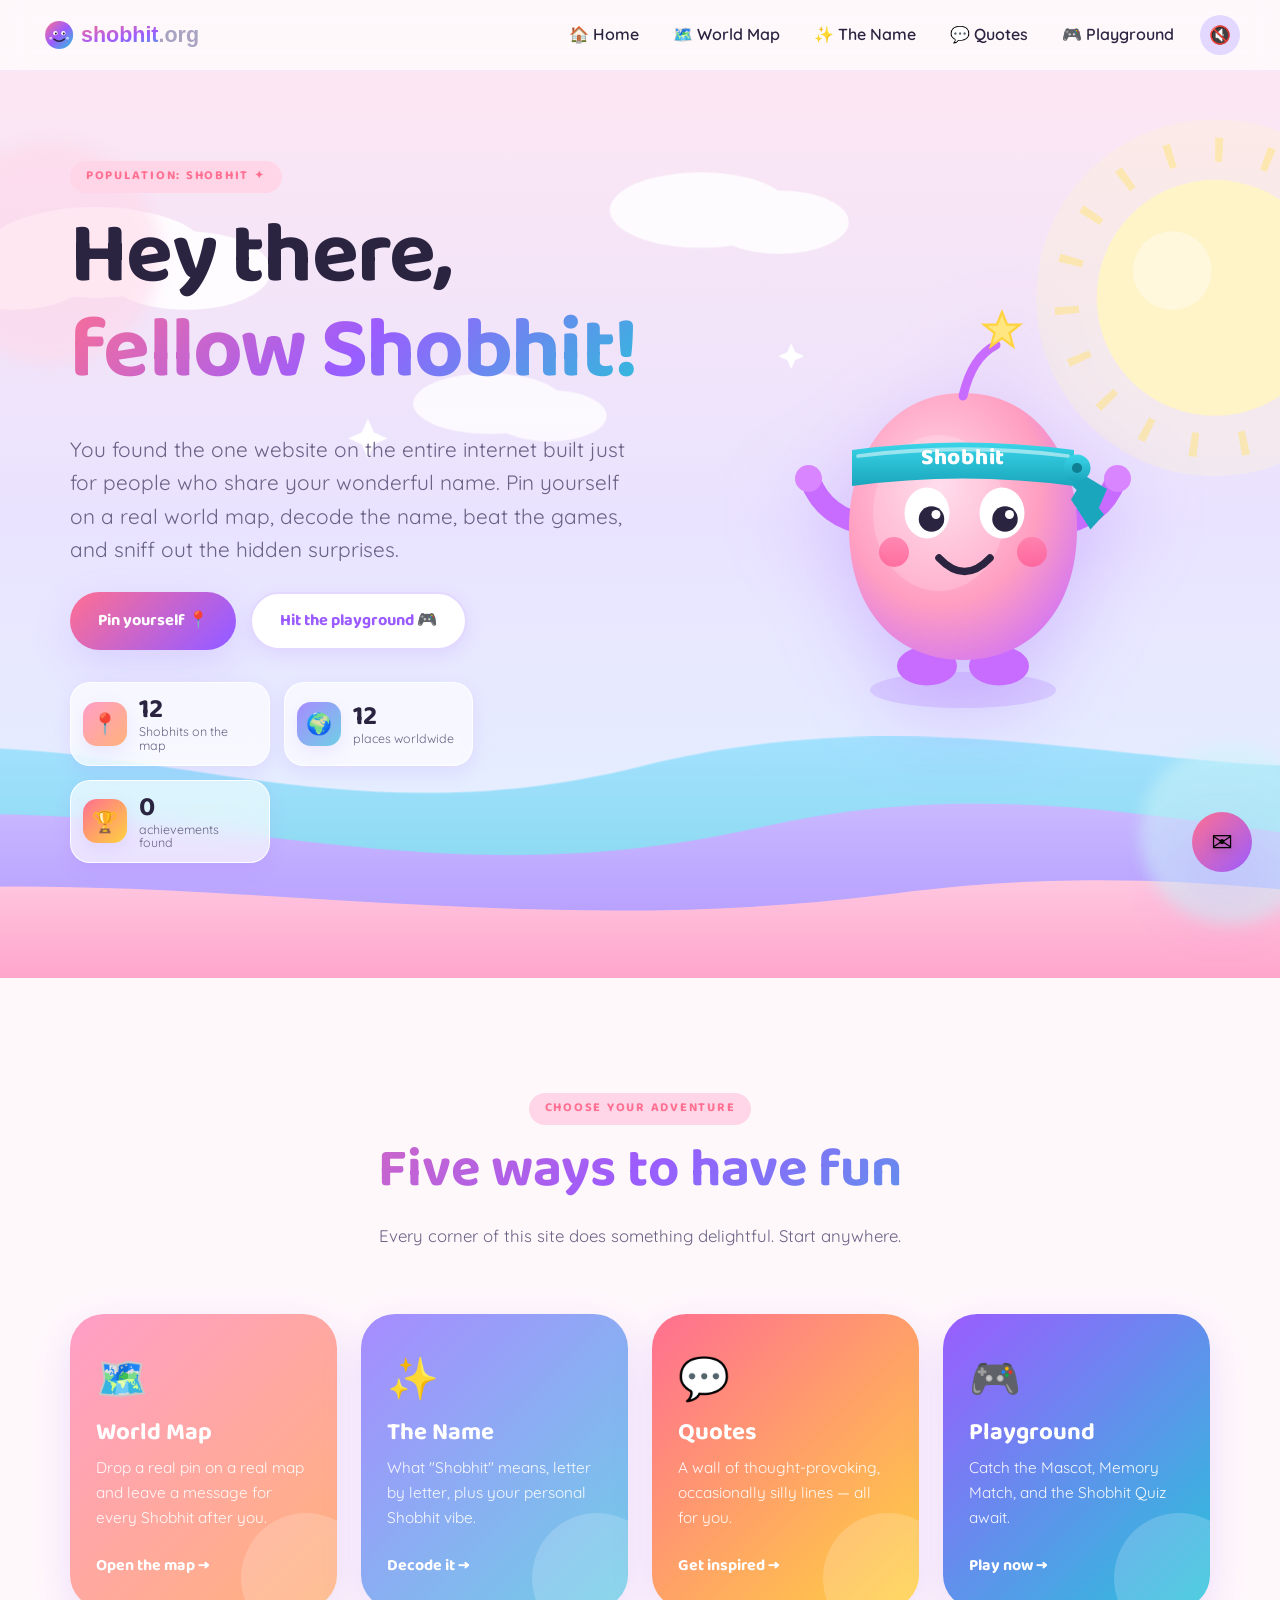
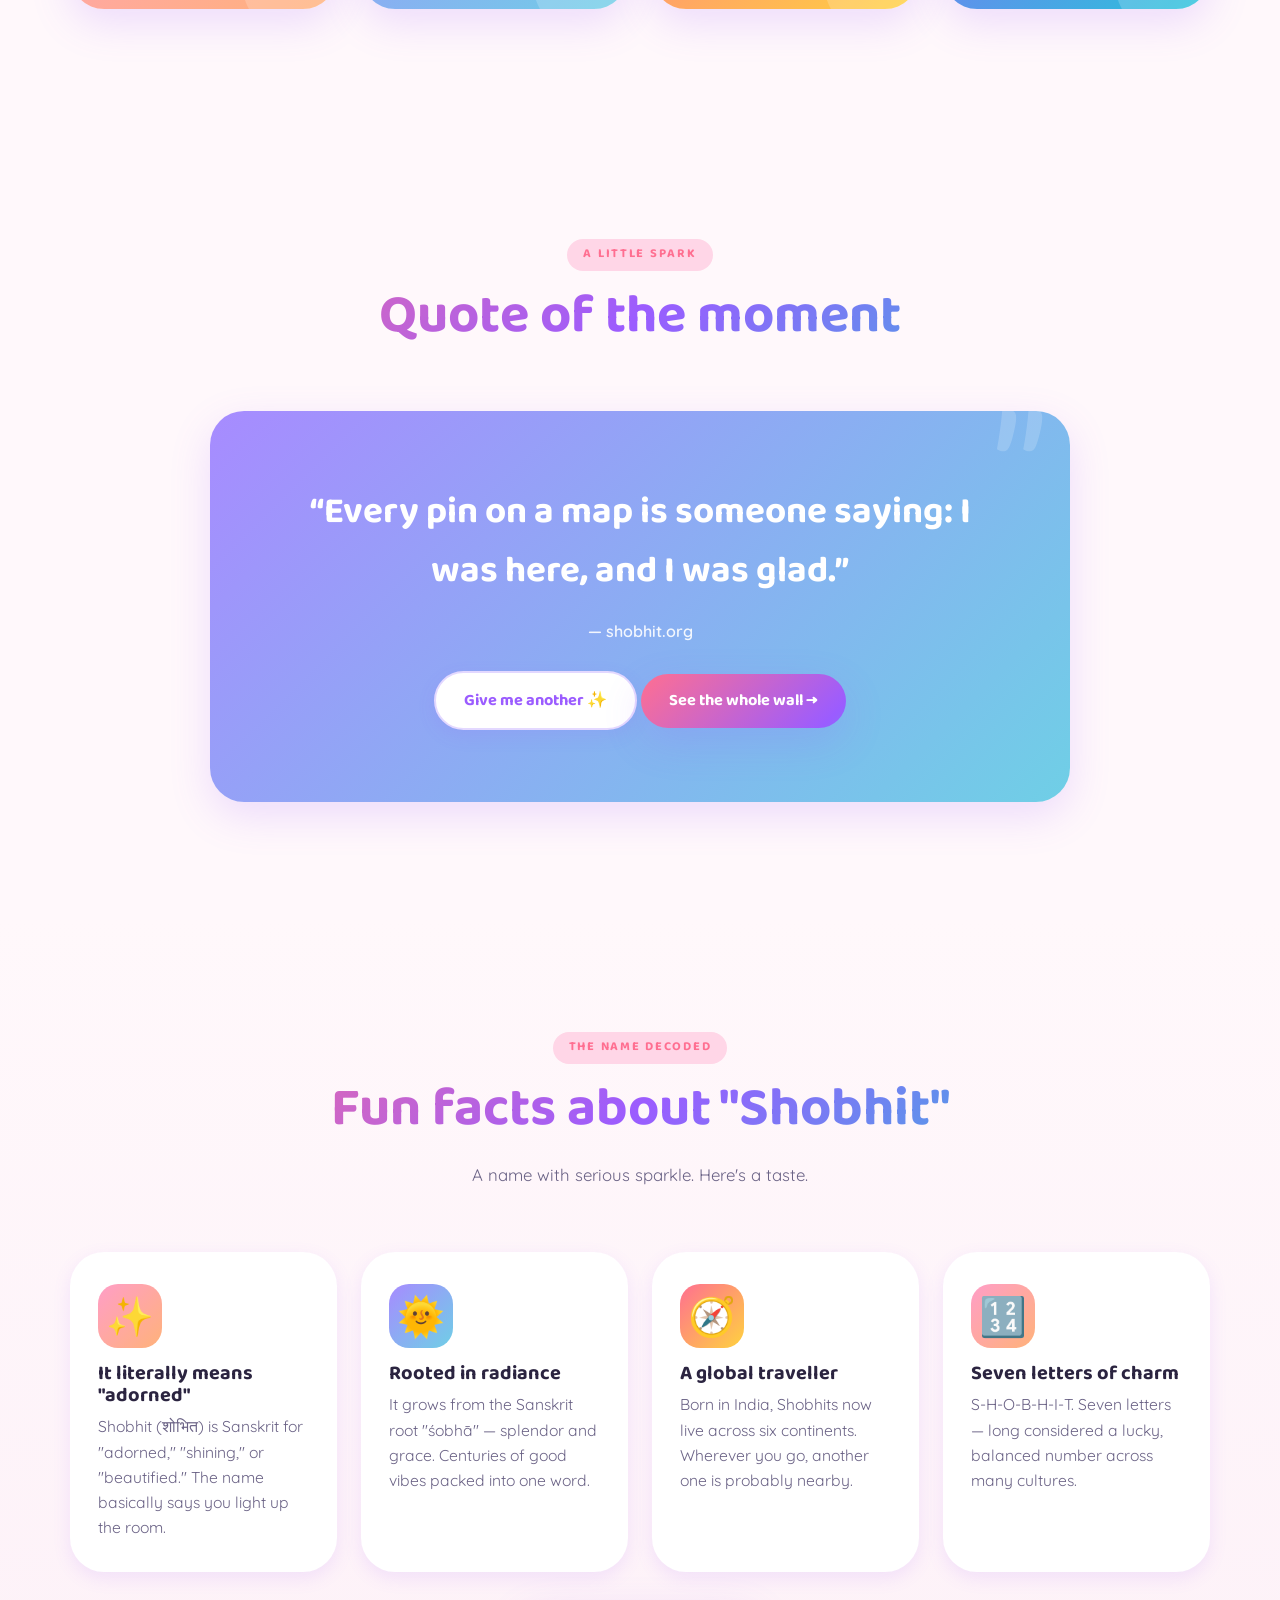
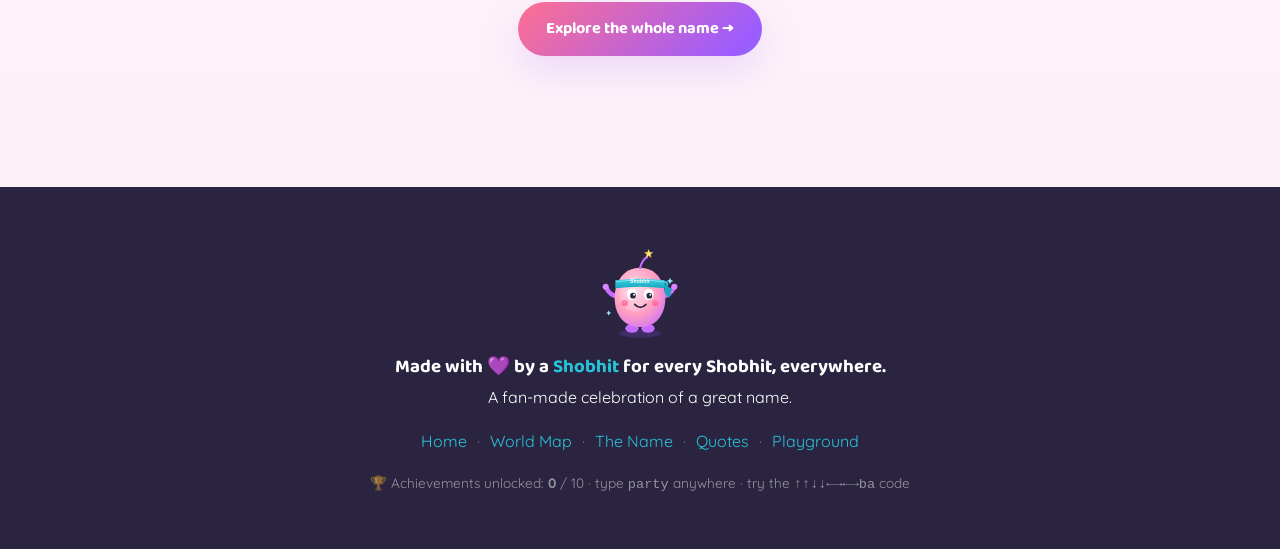
==== index.html @ 857b7582 "first commit" ====
<!DOCTYPE html>
<html lang="en">
<head>
  <meta charset="UTF-8" />
  <meta name="viewport" content="width=device-width, initial-scale=1.0" />
  <title>shobhit.org — a tiny universe for everyone named Shobhit</title>
  <meta name="description" content="A playful corner of the internet built only for people named Shobhit. Pin your spot on a real world map, decode the name, collect quotes, play games, and hunt for hidden surprises." />
  <link rel="icon" href="assets/favicon.svg" type="image/svg+xml" />
  <link rel="preconnect" href="https://fonts.googleapis.com" />
  <link rel="preconnect" href="https://fonts.gstatic.com" crossorigin />
  <link href="https://fonts.googleapis.com/css2?family=Baloo+2:wght@600;700;800&family=Quicksand:wght@400;500;600;700&display=swap" rel="stylesheet" />
  <link rel="stylesheet" href="styles/main.css" />
</head>
<body>
  <main>
    <!-- HERO -->
    <section class="hero">
      <!-- animated scene -->
      <svg class="hero__bg" viewBox="0 0 1200 600" preserveAspectRatio="xMidYMid slice" aria-hidden="true">
        <defs>
          <linearGradient id="sky" x1="0" y1="0" x2="0" y2="1">
            <stop offset="0" stop-color="#fde4f2"/>
            <stop offset="0.5" stop-color="#e8e1ff"/>
            <stop offset="1" stop-color="#dff4ff"/>
          </linearGradient>
          <linearGradient id="hillA" x1="0" y1="0" x2="0" y2="1"><stop offset="0" stop-color="#9ce0ff"/><stop offset="1" stop-color="#6fcfe6"/></linearGradient>
          <linearGradient id="hillB" x1="0" y1="0" x2="0" y2="1"><stop offset="0" stop-color="#c5b3ff"/><stop offset="1" stop-color="#a78bff"/></linearGradient>
          <linearGradient id="hillC" x1="0" y1="0" x2="0" y2="1"><stop offset="0" stop-color="#ffc2dd"/><stop offset="1" stop-color="#ff9ec7"/></linearGradient>
        </defs>

        <rect width="1200" height="600" fill="url(#sky)"/>

        <!-- sun -->
        <g class="hero-sun">
          <circle class="hero-sun__halo" cx="980" cy="150" r="118" fill="#fff3c4" opacity="0.28"/>
          <circle class="hero-sun__rays" cx="980" cy="150" r="98" fill="none" stroke="#ffe27a" stroke-width="16" stroke-dasharray="5 28" opacity="0.55"/>
          <circle class="hero-sun__core" cx="980" cy="150" r="78" fill="#fff3c4"/>
          <circle cx="952" cy="132" r="26" fill="#fff" opacity="0.35"/>
        </g>

        <!-- clouds -->
        <g class="hero-cloud hero-cloud--a" fill="#ffffff" opacity="0.9">
          <ellipse cx="240" cy="120" rx="74" ry="30"/><ellipse cx="300" cy="132" rx="56" ry="26"/><ellipse cx="186" cy="136" rx="48" ry="22"/>
        </g>
        <g class="hero-cloud hero-cloud--b" fill="#ffffff" opacity="0.85">
          <ellipse cx="640" cy="92" rx="60" ry="25"/><ellipse cx="692" cy="100" rx="46" ry="21"/>
        </g>
        <g class="hero-cloud hero-cloud--c" fill="#ffffff" opacity="0.8">
          <ellipse cx="500" cy="220" rx="50" ry="20"/><ellipse cx="540" cy="228" rx="38" ry="17"/>
        </g>

        <!-- hills -->
        <path class="hero-hill hero-hill--a" id="hillA" d="M0 470 C220 400 360 520 600 460 C840 400 1000 500 1200 440 L1200 600 L0 600 Z" fill="url(#hillA)"/>
        <path class="hero-hill hero-hill--b" id="hillB" d="M0 510 C260 450 420 560 680 500 C900 450 1060 540 1200 500 L1200 600 L0 600 Z" fill="url(#hillB)"/>
        <path class="hero-hill hero-hill--c" id="hillC" d="M0 555 C240 510 480 580 760 545 C980 515 1100 565 1200 545 L1200 600 L0 600 Z" fill="url(#hillC)"/>

        <!-- twinkling sparkles -->
        <g fill="#ffffff">
          <path class="hero-twinkle" style="animation-delay:0s"  d="M420 230 l4 9 9 4 -9 4 -4 9 -4 -9 -9 -4 9 -4 z"/>
          <path class="hero-twinkle" style="animation-delay:0.8s" d="M120 300 l3 7 7 3 -7 3 -3 7 -3 -7 -7 -3 7 -3 z"/>
          <path class="hero-twinkle" style="animation-delay:1.6s" d="M820 300 l3 7 7 3 -7 3 -3 7 -3 -7 -7 -3 7 -3 z"/>
          <path class="hero-twinkle" style="animation-delay:2.2s" d="M700 180 l2.6 6 6 2.6 -6 2.6 -2.6 6 -2.6 -6 -6 -2.6 6 -2.6 z"/>
        </g>
      </svg>

      <span class="blob blob--1 float-soft"></span>
      <span class="blob blob--2 float-y"></span>
      <span class="blob blob--3 float-soft"></span>

      <div class="wrap hero__grid">
        <div class="hero__copy reveal">
          <span class="eyebrow">Population: Shobhit ✦</span>
          <h1>Hey there,<br><span class="grad">fellow Shobhit!</span></h1>
          <p class="hero__lead">You found the one website on the entire internet built just for people who share your wonderful name. Pin yourself on a real world map, decode the name, beat the games, and sniff out the hidden surprises.</p>
          <div class="hero__cta">
            <a href="map.html" class="btn">Pin yourself 📍</a>
            <a href="play.html" class="btn btn--ghost">Hit the playground 🎮</a>
          </div>
          <div class="hero__stats">
            <div class="stat-card">
              <span class="stat-card__icon stat-card__icon--1">📍</span>
              <span class="stat-card__body"><b class="stat-card__num" data-stat="pins">—</b><span class="stat-card__label">Shobhits on the map</span></span>
            </div>
            <div class="stat-card">
              <span class="stat-card__icon stat-card__icon--2">🌍</span>
              <span class="stat-card__body"><b class="stat-card__num" data-stat="places">—</b><span class="stat-card__label">places worldwide</span></span>
            </div>
            <div class="stat-card">
              <span class="stat-card__icon stat-card__icon--3">🏆</span>
              <span class="stat-card__body"><b class="stat-card__num" data-egg-count>0</b><span class="stat-card__label">achievements found</span></span>
            </div>
          </div>
        </div>

        <div class="hero__art reveal d2">
          <div class="hero__mascot-wrap float-y">
            <svg class="hero__mascot" viewBox="0 -22 240 282" role="img" aria-label="A cheerful Shobhit mascot that follows your cursor">
              <defs>
                <radialGradient id="mbody" cx="0.4" cy="0.35" r="0.8">
                  <stop offset="0" stop-color="#ffd6e7"/><stop offset="0.55" stop-color="#ff9ec0"/><stop offset="1" stop-color="#c86bff"/>
                </radialGradient>
                <linearGradient id="mcheek" x1="0" y1="0" x2="0" y2="1"><stop offset="0" stop-color="#ff7aa8"/><stop offset="1" stop-color="#ff5c93"/></linearGradient>
                <linearGradient id="mband" x1="0" y1="0" x2="0" y2="1"><stop offset="0" stop-color="#3ad4e8"/><stop offset="1" stop-color="#1aa6bd"/></linearGradient>
              </defs>
              <ellipse cx="120" cy="238" rx="62" ry="12" fill="#9b5cff" opacity="0.18"/>
              <ellipse cx="96" cy="222" rx="20" ry="13" fill="#c86bff"/>
              <ellipse cx="144" cy="222" rx="20" ry="13" fill="#c86bff"/>
              <!-- arms -->
              <path class="m-arm m-arm--l" d="M58 128 q-30 -4 -40 -30" stroke="#c86bff" stroke-width="14" fill="none" stroke-linecap="round"/>
              <path class="m-arm m-arm--r" d="M182 128 q30 -4 40 -30" stroke="#c86bff" stroke-width="14" fill="none" stroke-linecap="round"/>
              <circle cx="17" cy="97" r="9" fill="#d885ff"/>
              <circle cx="223" cy="97" r="9" fill="#d885ff"/>
              <!-- body -->
              <path d="M120 40 C70 40 44 84 44 130 C44 188 78 218 120 218 C162 218 196 188 196 130 C196 84 170 40 120 40 Z" fill="url(#mbody)"/>
              <ellipse cx="104" cy="120" rx="44" ry="52" fill="#fff" opacity="0.18"/>
              <!-- bandana headband -->
              <g class="m-band">
                <path d="M196 92 L216 104 L210 118 L193 102 Z" fill="#1aa6bd"/>
                <path d="M198 101 L214 121 L205 131 L192 111 Z" fill="#1aa6bd"/>
                <path d="M46 78 Q120 68 194 78 L194 102 Q120 92 46 102 Z" fill="url(#mband)"/>
                <path d="M50 82 Q120 73 190 82" stroke="#ffffff" stroke-width="2.5" fill="none" opacity="0.5" stroke-linecap="round"/>
                <circle cx="196" cy="90" r="9" fill="url(#mband)"/>
                <circle cx="196" cy="90" r="3.4" fill="#0f7f93"/>
                <text x="120" y="87" text-anchor="middle" font-family="'Baloo 2','Arial Rounded MT Bold',sans-serif" font-size="15" font-weight="800" fill="#ffffff" letter-spacing="0.5">Shobhit</text>
              </g>
              <!-- antenna + star -->
              <g class="m-antenna">
                <path d="M120 42 q6 -26 22 -34" stroke="#c86bff" stroke-width="6" fill="none" stroke-linecap="round"/>
                <g transform="translate(146 -2)">
                  <path d="M0 -12 L3.4 -3.6 L12 -3.6 L5 2 L7.4 11 L0 5.4 L-7.4 11 L-5 2 L-12 -3.6 L-3.4 -3.6 Z" fill="#ffe680" stroke="#ffd23f" stroke-width="1.5"/>
                </g>
              </g>
              <!-- eyes -->
              <g class="m-eye-grp">
                <ellipse cx="96" cy="120" rx="15" ry="17" fill="#fff"/>
                <g class="m-pupil" id="mPupilL"><circle cx="99" cy="124" r="8.5" fill="#2b2440"/><circle cx="102" cy="121" r="3" fill="#fff"/></g>
              </g>
              <g class="m-eye-grp">
                <ellipse cx="146" cy="120" rx="15" ry="17" fill="#fff"/>
                <g class="m-pupil" id="mPupilR"><circle cx="148" cy="124" r="8.5" fill="#2b2440"/><circle cx="151" cy="121" r="3" fill="#fff"/></g>
              </g>
              <!-- cheeks -->
              <circle cx="74" cy="146" r="10" fill="url(#mcheek)" opacity="0.8"/>
              <circle cx="166" cy="146" r="10" fill="url(#mcheek)" opacity="0.8"/>
              <!-- smile -->
              <path d="M104 150 q17 18 34 0" stroke="#2b2440" stroke-width="5" fill="none" stroke-linecap="round"/>
            </svg>
          </div>
        </div>
      </div>
    </section>

    <!-- EXPLORE -->
    <section class="explore">
      <div class="wrap">
        <div class="section-head reveal">
          <span class="eyebrow">Choose your adventure</span>
          <h2>Five ways to have fun</h2>
          <p>Every corner of this site does something delightful. Start anywhere.</p>
        </div>
        <div class="explore__grid">
          <a class="xcard xcard--1 reveal d1" href="map.html">
            <span class="xcard__icon">🗺️</span><h3>World Map</h3>
            <p>Drop a real pin on a real map and leave a message for every Shobhit after you.</p>
            <span class="xcard__go">Open the map →</span>
          </a>
          <a class="xcard xcard--2 reveal d2" href="name.html">
            <span class="xcard__icon">✨</span><h3>The Name</h3>
            <p>What "Shobhit" means, letter by letter, plus your personal Shobhit vibe.</p>
            <span class="xcard__go">Decode it →</span>
          </a>
          <a class="xcard xcard--3 reveal d3" href="quotes.html">
            <span class="xcard__icon">💬</span><h3>Quotes</h3>
            <p>A wall of thought-provoking, occasionally silly lines — all for you.</p>
            <span class="xcard__go">Get inspired →</span>
          </a>
          <a class="xcard xcard--4 reveal d4" href="play.html">
            <span class="xcard__icon">🎮</span><h3>Playground</h3>
            <p>Catch the Mascot, Memory Match, and the Shobhit Quiz await.</p>
            <span class="xcard__go">Play now →</span>
          </a>
        </div>
      </div>
    </section>

    <!-- QUOTE TEASER -->
    <section class="quotes">
      <div class="wrap">
        <div class="section-head reveal">
          <span class="eyebrow">A little spark</span>
          <h2>Quote of the moment</h2>
        </div>
        <div class="quote-stage reveal d1">
          <div>
            <p class="quote-text" id="quoteText">Loading something delightful…</p>
            <p class="quote-author" id="quoteAuthor"></p>
            <div class="quote-actions">
              <button class="btn btn--ghost" id="newQuoteBtn">Give me another ✨</button>
              <a class="btn" href="quotes.html">See the whole wall →</a>
            </div>
          </div>
        </div>
      </div>
    </section>

    <!-- FACTS TEASER -->
    <section class="facts">
      <div class="wrap">
        <div class="section-head reveal">
          <span class="eyebrow">The name decoded</span>
          <h2>Fun facts about "Shobhit"</h2>
          <p>A name with serious sparkle. Here's a taste.</p>
        </div>
        <div class="facts__grid" id="factsGrid" data-limit="4"></div>
        <p style="text-align:center;margin-top:30px;"><a class="btn" href="name.html">Explore the whole name →</a></p>
      </div>
    </section>
  </main>

  <script src="scripts/site.js"></script>
  <script src="scripts/quotes.js"></script>
  <script src="scripts/home.js"></script>
  <script src="scripts/contact.js"></script>
</body>
</html>
---- styles/main.css ----
/* =========================================================
   shobhit.org — design system
   Pastel meets vibrant. Playful, performant, accessible.
   ========================================================= */

:root {
  /* core palette */
  --pink: #ff6f91;
  --pink-soft: #ffd6e7;
  --purple: #9b5cff;
  --purple-soft: #e3d8ff;
  --cyan: #27c4d9;
  --cyan-soft: #cdf3f8;
  --mint: #8fe3c4;
  --mint-soft: #d6f7ec;
  --peach: #ffb27a;
  --peach-soft: #ffe3cf;
  --yellow: #ffd23f;

  --ink: #2b2440;
  --ink-soft: #6b6386;
  --paper: #fff8fb;
  --paper-2: #fdf1f8;

  /* gradients */
  --grad-hero: linear-gradient(135deg, #ff6f91 0%, #9b5cff 50%, #27c4d9 100%);
  --grad-warm: linear-gradient(135deg, #ff9ec7, #ffb27a);
  --grad-cool: linear-gradient(135deg, #a78bff, #6fcfe6);
  --grad-candy: linear-gradient(135deg, #ff6f91, #ffd23f);

  /* type */
  --font-display: 'Baloo 2', 'Trebuchet MS', system-ui, sans-serif;
  --font-body: 'Quicksand', 'Segoe UI', system-ui, sans-serif;

  /* shape + depth */
  --radius: 22px;
  --radius-lg: 34px;
  --shadow-sm: 0 6px 18px rgba(155, 92, 255, 0.12);
  --shadow-md: 0 14px 40px rgba(155, 92, 255, 0.18);
  --shadow-lg: 0 26px 70px rgba(155, 92, 255, 0.25);

  --ease-bounce: cubic-bezier(0.34, 1.56, 0.64, 1);
  --ease-smooth: cubic-bezier(0.22, 1, 0.36, 1);
}

/* ----------------------------- reset ----------------------------- */
*, *::before, *::after { box-sizing: border-box; }
html { scroll-behavior: smooth; }
body {
  margin: 0;
  font-family: var(--font-body);
  color: var(--ink);
  background: var(--paper);
  line-height: 1.6;
  overflow-x: hidden;
  -webkit-font-smoothing: antialiased;
}
h1, h2, h3, h4 { font-family: var(--font-display); line-height: 1.1; margin: 0 0 0.4em; }
p { margin: 0 0 1em; }
a { color: var(--purple); text-decoration: none; }
img, svg { max-width: 100%; display: block; }
button { font-family: inherit; cursor: pointer; }
:focus-visible { outline: 3px solid var(--purple); outline-offset: 3px; border-radius: 6px; }

/* ----------------------------- layout ----------------------------- */
.wrap { width: min(1140px, 92vw); margin-inline: auto; }
section { position: relative; padding: clamp(64px, 9vw, 130px) 0; }
.section-head { text-align: center; margin-bottom: clamp(34px, 5vw, 64px); }
.section-head h2 {
  font-size: clamp(2rem, 5vw, 3.4rem);
  background: var(--grad-hero);
  -webkit-background-clip: text;
  background-clip: text;
  color: transparent;
}
.section-head p { color: var(--ink-soft); max-width: 56ch; margin-inline: auto; font-size: 1.05rem; }
.eyebrow {
  display: inline-block;
  font-family: var(--font-display);
  font-weight: 700;
  letter-spacing: 0.14em;
  text-transform: uppercase;
  font-size: 0.78rem;
  color: var(--pink);
  background: var(--pink-soft);
  padding: 6px 16px;
  border-radius: 999px;
  margin-bottom: 16px;
}

/* ----------------------------- buttons ----------------------------- */
.btn {
  display: inline-flex;
  align-items: center;
  gap: 10px;
  border: none;
  font-family: var(--font-display);
  font-weight: 700;
  font-size: 1.02rem;
  padding: 14px 28px;
  border-radius: 999px;
  color: #fff;
  background: var(--grad-hero);
  background-size: 180% 180%;
  box-shadow: var(--shadow-md);
  transition: transform 0.3s var(--ease-bounce), box-shadow 0.3s ease, background-position 0.6s ease;
}
.btn:hover { transform: translateY(-3px) scale(1.04); box-shadow: var(--shadow-lg); background-position: 100% 0; }
.btn:active { transform: translateY(0) scale(0.98); }
.btn--ghost {
  background: #fff;
  color: var(--purple);
  box-shadow: var(--shadow-sm);
  border: 2px solid var(--purple-soft);
}

/* ----------------------------- nav ----------------------------- */
.nav {
  position: sticky;
  top: 0;
  z-index: 100;
  display: flex;
  align-items: center;
  justify-content: space-between;
  padding: 14px clamp(16px, 4vw, 40px);
  background: rgba(255, 248, 251, 0.78);
  backdrop-filter: blur(14px);
  border-bottom: 1px solid rgba(155, 92, 255, 0.1);
}
.nav__logo img { height: 42px; }
.nav__links { display: flex; gap: 6px; align-items: center; }
.nav__links a {
  font-weight: 600;
  color: var(--ink);
  padding: 8px 14px;
  border-radius: 999px;
  transition: background 0.25s ease, color 0.25s ease, transform 0.25s var(--ease-bounce);
}
.nav__links a:hover { background: var(--purple-soft); transform: translateY(-2px); }
.nav__toggle { display: none; background: none; border: none; font-size: 1.6rem; color: var(--purple); }

/* ----------------------------- hero ----------------------------- */
.hero { padding-top: clamp(40px, 7vw, 90px); overflow: hidden; }
.hero__bg {
  position: absolute; inset: 0; z-index: -2;
  object-fit: cover; width: 100%; height: 100%; opacity: 0.92;
}
.hero__grid {
  display: grid; grid-template-columns: 1.1fr 0.9fr; gap: 40px; align-items: center;
}
.hero h1 {
  font-size: clamp(2.6rem, 7vw, 5.4rem);
  letter-spacing: -0.02em;
}
.hero h1 .grad {
  background: var(--grad-hero); -webkit-background-clip: text; background-clip: text; color: transparent;
}
.hero__lead { font-size: clamp(1.05rem, 2vw, 1.3rem); color: var(--ink-soft); max-width: 48ch; }
.hero__cta { display: flex; gap: 14px; flex-wrap: wrap; margin-top: 26px; }
.hero__art { position: relative; display: grid; place-items: center; }
.hero__art img { width: min(360px, 80%); filter: drop-shadow(0 24px 40px rgba(155,92,255,0.3)); }
.hero__counter {
  margin-top: 22px; font-weight: 600; color: var(--ink-soft);
}
.hero__counter b { color: var(--pink); font-family: var(--font-display); font-size: 1.4rem; }

/* floating blobs */
.blob { position: absolute; z-index: -1; border-radius: 50%; filter: blur(8px); opacity: 0.55; }
.blob--1 { width: 220px; height: 220px; background: var(--pink-soft); top: 8%; left: -60px; }
.blob--2 { width: 180px; height: 180px; background: var(--cyan-soft); bottom: 6%; right: -40px; }
.blob--3 { width: 140px; height: 140px; background: var(--purple-soft); top: 40%; right: 18%; }

/* ----------------------------- fun facts ----------------------------- */
.facts { background: linear-gradient(180deg, var(--paper) 0%, var(--paper-2) 100%); }
.facts__grid {
  display: grid; grid-template-columns: repeat(auto-fit, minmax(250px, 1fr)); gap: 24px;
}
.fact-card {
  position: relative;
  background: #fff;
  border-radius: var(--radius-lg);
  padding: 30px 26px;
  box-shadow: var(--shadow-sm);
  border: 2px solid transparent;
  transition: transform 0.35s var(--ease-bounce), box-shadow 0.35s ease, border-color 0.35s ease;
  overflow: hidden;
}
.fact-card::before {
  content: ""; position: absolute; inset: 0; opacity: 0; transition: opacity 0.35s ease;
  background: radial-gradient(120% 120% at 0% 0%, rgba(255,111,145,0.08), transparent 60%);
}
.fact-card:hover { transform: translateY(-8px) rotate(-1deg); box-shadow: var(--shadow-lg); border-color: var(--pink-soft); }
.fact-card:hover::before { opacity: 1; }
.fact-card .emoji {
  font-size: 2.4rem; display: inline-grid; place-items: center;
  width: 64px; height: 64px; border-radius: 20px; margin-bottom: 14px;
  background: var(--grad-warm);
}
.fact-card:nth-child(3n+2) .emoji { background: var(--grad-cool); }
.fact-card:nth-child(3n+3) .emoji { background: var(--grad-candy); }
.fact-card h3 { font-size: 1.25rem; }
.fact-card p { color: var(--ink-soft); margin: 0; font-size: 0.98rem; }

/* ----------------------------- quotes ----------------------------- */
.quotes { text-align: center; }
.quote-stage {
  position: relative;
  max-width: 860px; margin-inline: auto;
  background: var(--grad-cool);
  border-radius: var(--radius-lg);
  padding: clamp(40px, 6vw, 72px) clamp(28px, 5vw, 64px);
  box-shadow: var(--shadow-md);
  color: #fff;
  overflow: hidden;
  min-height: 260px;
  display: grid; place-items: center;
}
.quote-stage::after {
  content: "\201D"; position: absolute; top: -30px; right: 24px;
  font-family: var(--font-display); font-size: 12rem; opacity: 0.18; line-height: 1;
}
.quote-text {
  font-family: var(--font-display); font-weight: 700;
  font-size: clamp(1.4rem, 3.4vw, 2.3rem); margin: 0 0 18px;
  transition: opacity 0.5s ease, transform 0.5s var(--ease-smooth);
}
.quote-author { font-weight: 600; opacity: 0.9; transition: opacity 0.5s ease; }
.quote-text.is-out, .quote-author.is-out { opacity: 0; transform: translateY(14px); }
.quote-actions { margin-top: 26px; }

/* ----------------------------- map ----------------------------- */
.map { background: linear-gradient(180deg, var(--paper-2), var(--paper)); }
.map__panel {
  position: relative;
  background: #fff;
  border-radius: var(--radius-lg);
  padding: clamp(16px, 3vw, 30px);
  box-shadow: var(--shadow-md);
}
.map__stage {
  position: relative;
  width: 100%;
  border-radius: var(--radius);
  overflow: hidden;
  background: linear-gradient(180deg, #eaf6ff, #f3ecff);
  cursor: crosshair;
  aspect-ratio: 2 / 1;
}
.map__stage svg { width: 100%; height: 100%; display: block; }
.land { fill: #b9e8c6; stroke: #8fd6a6; stroke-width: 1; transition: fill 0.3s ease; }
.map__stage:hover .land { fill: #aee3bd; }

.pin {
  position: absolute; transform: translate(-50%, -100%);
  width: 26px; height: 26px; cursor: pointer;
  transition: transform 0.25s var(--ease-bounce);
  animation: pin-drop 0.5s var(--ease-bounce) both;
}
.pin:hover { transform: translate(-50%, -106%) scale(1.25); z-index: 5; }
.pin__dot {
  width: 18px; height: 18px; border-radius: 50% 50% 50% 0;
  transform: rotate(-45deg); margin: 0 auto;
  background: var(--grad-candy); border: 2px solid #fff;
  box-shadow: 0 4px 8px rgba(0,0,0,0.18);
}
.pin:nth-child(3n) .pin__dot { background: var(--grad-cool); }
.pin:nth-child(3n+1) .pin__dot { background: var(--grad-warm); }
.pin__pulse {
  position: absolute; inset: 0; border-radius: 50%;
  background: var(--pink); opacity: 0.5; animation: pulse 2.4s ease-out infinite;
}
.pin__tip {
  position: absolute; bottom: 130%; left: 50%; transform: translateX(-50%) scale(0.8);
  background: #fff; color: var(--ink); padding: 10px 14px; border-radius: 14px;
  box-shadow: var(--shadow-md); width: max-content; max-width: 220px;
  opacity: 0; pointer-events: none; transition: opacity 0.25s ease, transform 0.25s var(--ease-bounce);
  font-size: 0.86rem; z-index: 10;
}
.pin__tip strong { display: block; color: var(--pink); font-family: var(--font-display); }
.pin:hover .pin__tip, .pin:focus .pin__tip { opacity: 1; transform: translateX(-50%) scale(1); }

.map__hint {
  text-align: center; color: var(--ink-soft); margin-top: 16px; font-weight: 600;
}
.map__meta { display: flex; justify-content: center; gap: 26px; flex-wrap: wrap; margin-top: 8px; color: var(--ink-soft); }
.map__meta b { color: var(--purple); font-family: var(--font-display); }

/* dialog */
dialog.modal {
  border: none; border-radius: var(--radius-lg); padding: 0; width: min(440px, 92vw);
  box-shadow: var(--shadow-lg); background: #fff; color: var(--ink);
}
dialog.modal::backdrop { background: rgba(43, 36, 64, 0.45); backdrop-filter: blur(4px); }
.modal__body { padding: 30px; }
.modal__body h3 { font-size: 1.5rem; background: var(--grad-hero); -webkit-background-clip: text; background-clip: text; color: transparent; }
.field { margin-bottom: 16px; }
.field label { display: block; font-weight: 700; margin-bottom: 6px; font-size: 0.92rem; }
.field input, .field textarea {
  width: 100%; padding: 12px 14px; border-radius: 14px; border: 2px solid var(--purple-soft);
  font-family: inherit; font-size: 1rem; resize: vertical; transition: border-color 0.25s ease;
}
.field input:focus, .field textarea:focus { outline: none; border-color: var(--purple); }
.modal__actions { display: flex; gap: 12px; justify-content: flex-end; margin-top: 8px; }

/* ----------------------------- zones ----------------------------- */
.zones__grid { display: grid; grid-template-columns: repeat(auto-fit, minmax(260px, 1fr)); gap: 26px; }
.zone {
  position: relative; border-radius: var(--radius-lg); padding: 34px 28px; min-height: 220px;
  color: #fff; overflow: hidden; box-shadow: var(--shadow-md); isolation: isolate;
  transition: transform 0.4s var(--ease-bounce);
}
.zone:hover { transform: translateY(-6px) scale(1.02); }
.zone h3 { font-size: 1.5rem; }
.zone p { opacity: 0.92; }
.zone--1 { background: var(--grad-warm); }
.zone--2 { background: var(--grad-cool); }
.zone--3 { background: var(--grad-candy); }
.zone__orb {
  position: absolute; width: 120px; height: 120px; border-radius: 50%;
  background: rgba(255,255,255,0.22); right: -30px; bottom: -30px;
  transition: transform 0.6s var(--ease-smooth);
}
.zone:hover .zone__orb { transform: scale(2.4); }
.zone__btn {
  margin-top: 14px; background: rgba(255,255,255,0.25); color: #fff;
  border: 2px solid rgba(255,255,255,0.5); border-radius: 999px; padding: 10px 20px; font-weight: 700;
  transition: background 0.25s ease, transform 0.25s var(--ease-bounce);
}
.zone__btn:hover { background: rgba(255,255,255,0.4); transform: scale(1.06); }
.zone__count { position: absolute; top: 18px; right: 20px; font-family: var(--font-display); font-weight: 800; opacity: 0.8; }

/* ----------------------------- footer ----------------------------- */
.footer { background: var(--ink); color: #fff; text-align: center; padding: 60px 0 40px; }
.footer a { color: var(--cyan); }
.footer .mascot-mini { width: 80px; margin: 0 auto 16px; }
.footer__hint { color: rgba(255,255,255,0.5); font-size: 0.85rem; margin-top: 18px; }

/* ----------------------------- toast ----------------------------- */
.toast {
  position: fixed; left: 50%; bottom: 28px; transform: translateX(-50%) translateY(140%);
  background: var(--ink); color: #fff; padding: 14px 24px; border-radius: 999px;
  box-shadow: var(--shadow-lg); z-index: 9999; font-weight: 700;
  transition: transform 0.5s var(--ease-bounce); max-width: 90vw;
}
.toast.show { transform: translateX(-50%) translateY(0); }

/* ----------------------------- confetti ----------------------------- */
.confetti-piece {
  position: fixed; top: -20px; width: 12px; height: 12px; z-index: 9998; pointer-events: none;
  will-change: transform, opacity;
}

/* secret rainbow mode */
body.party { animation: hue 6s linear infinite; }

/* ----------------------------- reveal animations ----------------------------- */
.reveal { opacity: 0; transform: translateY(34px); transition: opacity 0.7s var(--ease-smooth), transform 0.7s var(--ease-smooth); }
.reveal.in { opacity: 1; transform: none; }
.reveal.d1 { transition-delay: 0.08s; }
.reveal.d2 { transition-delay: 0.16s; }
.reveal.d3 { transition-delay: 0.24s; }
.reveal.d4 { transition-delay: 0.32s; }

/* ----------------------------- keyframes ----------------------------- */
@keyframes float-y { 0%,100% { transform: translateY(0); } 50% { transform: translateY(-18px); } }
@keyframes float-soft { 0%,100% { transform: translateY(0) translateX(0); } 50% { transform: translateY(-22px) translateX(10px); } }
@keyframes wobble { 0%,100% { transform: rotate(-3deg); } 50% { transform: rotate(3deg); } }
@keyframes pulse { 0% { transform: scale(0.6); opacity: 0.6; } 100% { transform: scale(2.4); opacity: 0; } }
@keyframes pin-drop { 0% { transform: translate(-50%, -220%) scale(0.4); opacity: 0; } 100% { transform: translate(-50%, -100%) scale(1); opacity: 1; } }
@keyframes hue { from { filter: hue-rotate(0deg); } to { filter: hue-rotate(360deg); } }
@keyframes spin { to { transform: rotate(360deg); } }

.float-y { animation: float-y 6s var(--ease-smooth) infinite; }
.float-soft { animation: float-soft 9s var(--ease-smooth) infinite; }
.wobble { animation: wobble 5s ease-in-out infinite; }

/* ----------------------------- responsive ----------------------------- */
@media (max-width: 860px) {
  .hero__grid { grid-template-columns: 1fr; text-align: center; }
  .hero__cta { justify-content: center; }
  .hero__lead { margin-inline: auto; }
  .hero__art { order: -1; }
  .nav__links {
    position: absolute; top: 100%; right: 16px; flex-direction: column; align-items: stretch;
    background: #fff; padding: 12px; border-radius: 20px; box-shadow: var(--shadow-md);
    width: 200px; transform-origin: top right; transform: scale(0.8); opacity: 0; pointer-events: none;
    transition: transform 0.3s var(--ease-bounce), opacity 0.3s ease;
  }
  .nav__links.open { transform: scale(1); opacity: 1; pointer-events: auto; }
  .nav__toggle { display: block; }
}

/* ----------------------------- reduced motion ----------------------------- */
@media (prefers-reduced-motion: reduce) {
  html { scroll-behavior: auto; }
  *, *::before, *::after {
    animation-duration: 0.001ms !important;
    animation-iteration-count: 1 !important;
    transition-duration: 0.001ms !important;
  }
  .reveal { opacity: 1; transform: none; }
  .pin__pulse { display: none; }
}


/* =========================================================
   v2 ADDITIONS — multi-page, leaflet map, games, tools
   ========================================================= */

/* utility */
.grad { background: var(--grad-hero); -webkit-background-clip: text; background-clip: text; color: transparent; }
body { opacity: 0; transition: opacity 0.5s ease; }
body.loaded { opacity: 1; }
@media (prefers-reduced-motion: reduce) { body { opacity: 1 !important; transition: none; } }

/* sound toggle in nav */
.sound-toggle {
  background: var(--purple-soft); border: none; border-radius: 999px;
  width: 40px; height: 40px; font-size: 1.1rem; line-height: 1; margin-left: 6px;
  transition: transform 0.25s var(--ease-bounce), background 0.25s ease;
}
.sound-toggle:hover { transform: scale(1.1) rotate(-6deg); background: var(--purple); }
.footer__nav { margin-top: 18px; display: flex; gap: 10px; justify-content: center; flex-wrap: wrap; }
.footer__nav span { color: rgba(255,255,255,0.35); }

/* hero stats */
.hero__stats { display: flex; gap: 28px; flex-wrap: wrap; margin-top: 30px; }
.hero__stats .stat { display: flex; flex-direction: column; }
.hero__stats .stat b { font-family: var(--font-display); font-size: 2rem; color: var(--pink); line-height: 1; }
.hero__stats .stat span { color: var(--ink-soft); font-size: 0.86rem; max-width: 14ch; }

/* page head (inner pages) */
.page-head { text-align: center; padding: clamp(70px, 11vw, 130px) 0 clamp(20px, 4vw, 40px); }
.page-head h1 { font-size: clamp(2.4rem, 6.5vw, 4.6rem); }
.page-head p { color: var(--ink-soft); font-size: 1.1rem; max-width: 56ch; margin: 10px auto 0; }

/* explore cards */
.explore__grid { display: grid; grid-template-columns: repeat(auto-fit, minmax(230px, 1fr)); gap: 24px; }
.xcard {
  display: block; padding: 30px 26px; border-radius: var(--radius-lg); color: #fff;
  box-shadow: var(--shadow-md); position: relative; overflow: hidden; isolation: isolate;
  transition: transform 0.4s var(--ease-bounce), box-shadow 0.4s ease;
}
.xcard:hover { transform: translateY(-8px) scale(1.02); box-shadow: var(--shadow-lg); }
.xcard::after {
  content: ""; position: absolute; width: 130px; height: 130px; border-radius: 50%;
  background: rgba(255,255,255,0.18); right: -34px; bottom: -34px; z-index: -1; transition: transform 0.6s var(--ease-smooth);
}
.xcard:hover::after { transform: scale(2.6); }
.xcard--1 { background: var(--grad-warm); }
.xcard--2 { background: var(--grad-cool); }
.xcard--3 { background: var(--grad-candy); }
.xcard--4 { background: linear-gradient(135deg, #9b5cff, #27c4d9); }
.xcard__icon { font-size: 2.6rem; display: block; margin-bottom: 10px; }
.xcard h3 { font-size: 1.5rem; color: #fff; }
.xcard p { opacity: 0.94; font-size: 0.96rem; }
.xcard__go { font-family: var(--font-display); font-weight: 700; display: inline-block; margin-top: 8px; }

/* ---- The Name: letter cards ---- */
.letter-grid { display: grid; grid-template-columns: repeat(auto-fit, minmax(130px, 1fr)); gap: 18px; }
.letter-card {
  background: #fff; border: 2px solid var(--purple-soft); border-radius: var(--radius);
  padding: 22px 16px; text-align: center; cursor: pointer; display: flex; flex-direction: column; gap: 6px;
  box-shadow: var(--shadow-sm); transition: transform 0.3s var(--ease-bounce), box-shadow 0.3s ease, border-color 0.3s ease;
}
.letter-card:hover { transform: translateY(-6px); box-shadow: var(--shadow-md); border-color: var(--pink); }
.letter-card__ch {
  font-family: var(--font-display); font-weight: 800; font-size: 2.6rem;
  background: var(--grad-hero); -webkit-background-clip: text; background-clip: text; color: transparent;
}
.letter-card__word { font-family: var(--font-display); font-weight: 700; color: var(--ink); }
.letter-card__desc { font-size: 0.82rem; color: var(--ink-soft); }

/* ---- persona generator ---- */
.persona-form { display: flex; gap: 12px; justify-content: center; flex-wrap: wrap; margin-bottom: 30px; }
.persona-form input {
  padding: 14px 20px; border-radius: 999px; border: 2px solid var(--purple-soft);
  font-family: inherit; font-size: 1rem; min-width: 260px;
}
.persona-form input:focus { outline: none; border-color: var(--purple); }
.persona-out { max-width: 560px; margin-inline: auto; }
.persona-card {
  background: #fff; border-radius: var(--radius-lg); padding: 34px; text-align: center;
  box-shadow: var(--shadow-md); border: 2px solid var(--pink-soft);
}
.persona-card__emoji { font-size: 3.4rem; }
.persona-card h3 { font-size: 1.6rem; margin-top: 6px; }
.persona-list { list-style: none; padding: 0; margin: 18px 0; display: grid; gap: 10px; text-align: left; }
.persona-list li { background: var(--paper-2); border-radius: 14px; padding: 10px 16px; }
.persona-meter { height: 14px; background: var(--purple-soft); border-radius: 999px; overflow: hidden; }
.persona-meter span { display: block; height: 100%; background: var(--grad-hero); border-radius: 999px; transition: width 0.8s var(--ease-smooth); }
.persona-score { margin-top: 10px; color: var(--ink-soft); }

/* ---- quote wall ---- */
.qwall { columns: 3 280px; column-gap: 22px; }
.qwall-card {
  break-inside: avoid; margin-bottom: 22px; background: #fff; border-radius: var(--radius);
  padding: 24px; box-shadow: var(--shadow-sm); border-left: 6px solid var(--pink);
  transition: transform 0.3s var(--ease-bounce), box-shadow 0.3s ease;
}
.qwall-card:nth-child(3n+2) { border-left-color: var(--purple); }
.qwall-card:nth-child(3n+3) { border-left-color: var(--cyan); }
.qwall-card:hover { transform: translateY(-5px) rotate(-0.5deg); box-shadow: var(--shadow-md); }
.qwall-card blockquote { margin: 0 0 10px; font-family: var(--font-display); font-size: 1.12rem; }
.qwall-card figcaption { color: var(--ink-soft); font-weight: 600; font-size: 0.9rem; }

/* ---- MAP (leaflet) ---- */
.map-section { padding-top: 10px; }
.map-layout { display: grid; grid-template-columns: 1.7fr 1fr; gap: 26px; align-items: start; }
.map-main { background: #fff; border-radius: var(--radius-lg); padding: 16px; box-shadow: var(--shadow-md); }
#leafmap { width: 100%; height: 540px; border-radius: var(--radius); z-index: 1; }
.leaflet-container { font-family: var(--font-body); background: #dff0ff; }
.map-toolbar { display: flex; align-items: center; justify-content: space-between; gap: 14px; flex-wrap: wrap; margin-top: 14px; }
.map-toolbar__actions { display: flex; gap: 10px; flex-wrap: wrap; }
.map-toolbar .btn { padding: 9px 16px; font-size: 0.88rem; }
.storage-badge { font-weight: 700; font-size: 0.86rem; padding: 8px 14px; border-radius: 999px; }
.storage-badge.is-server { background: var(--mint-soft); color: #1b7a55; }
.storage-badge.is-local { background: var(--peach-soft); color: #a4571f; }
.map-stats { display: flex; gap: 26px; justify-content: center; margin-top: 12px; color: var(--ink-soft); }
.map-stats b { font-family: var(--font-display); color: var(--purple); font-size: 1.2rem; }

.map-aside { background: #fff; border-radius: var(--radius-lg); padding: 24px; box-shadow: var(--shadow-md); }
.map-aside h2 { font-size: 1.5rem; }
.map-aside__hint { color: var(--ink-soft); font-size: 0.9rem; margin-bottom: 14px; }
.feed { list-style: none; margin: 0; padding: 0; max-height: 460px; overflow-y: auto; display: grid; gap: 12px; }
.feed__item { display: flex; gap: 12px; align-items: flex-start; background: var(--paper-2); border-radius: 16px; padding: 12px 14px; animation: feed-in 0.5s var(--ease-smooth) both; }
.feed__dot { width: 12px; height: 12px; border-radius: 50%; background: var(--grad-candy); margin-top: 5px; flex: none; }
.feed__item strong { display: block; color: var(--ink); font-family: var(--font-display); font-size: 0.98rem; }
.feed__msg { display: block; color: var(--ink-soft); font-size: 0.88rem; }
.feed__time { display: block; color: var(--purple); font-size: 0.74rem; font-weight: 700; margin-top: 2px; }
@keyframes feed-in { from { opacity: 0; transform: translateX(14px); } to { opacity: 1; transform: none; } }

/* leaflet custom pin */
.leaf-pin { position: relative; display: block; width: 26px; height: 34px; }
.leaf-pin__dot {
  position: absolute; left: 50%; top: 0; width: 22px; height: 22px;
  transform: translateX(-50%) rotate(-45deg); border-radius: 50% 50% 50% 0;
  background: var(--grad-candy); border: 3px solid #fff; box-shadow: 0 4px 10px rgba(0,0,0,0.25);
}
.leaf-pin--1 .leaf-pin__dot { background: var(--grad-cool); }
.leaf-pin--2 .leaf-pin__dot { background: var(--grad-warm); }
.leaf-pin__pulse {
  position: absolute; left: 50%; top: 4px; width: 16px; height: 16px; transform: translateX(-50%);
  border-radius: 50%; background: var(--pink); opacity: 0.5; animation: pulse 2.4s ease-out infinite;
}
.leaflet-popup-content-wrapper { border-radius: 16px; box-shadow: var(--shadow-md); }
.leaflet-popup-content { margin: 14px 16px; }
.pop__place { display: block; color: var(--pink); font-family: var(--font-display); font-size: 1.05rem; }
.pop__msg { margin: 6px 0; color: var(--ink); }
.pop__time { color: var(--ink-soft); font-size: 0.78rem; font-weight: 700; }

/* ---- GAMES ---- */
.games { padding-top: 10px; }
.game-card {
  background: #fff; border-radius: var(--radius-lg); padding: clamp(22px, 4vw, 36px);
  box-shadow: var(--shadow-md); margin-bottom: 30px;
}
.game-card__head { display: flex; align-items: center; justify-content: space-between; gap: 16px; flex-wrap: wrap; margin-bottom: 6px; }
.game-card__head h2 { font-size: clamp(1.4rem, 3vw, 2rem); margin: 0; }
.game-card__stats { display: flex; gap: 18px; color: var(--ink-soft); font-weight: 600; }
.game-card__stats b { font-family: var(--font-display); color: var(--purple); font-size: 1.2rem; }
.game-card > p { color: var(--ink-soft); }

/* whack */
.whack-grid { display: grid; grid-template-columns: repeat(3, 1fr); gap: 14px; max-width: 420px; margin: 18px 0; }
.whack-hole {
  position: relative; aspect-ratio: 1; border: none; border-radius: 24px; overflow: hidden;
  background: radial-gradient(circle at 50% 120%, #d9c8ff, #efe8ff); box-shadow: inset 0 -10px 22px rgba(155,92,255,0.18);
  cursor: pointer;
}
.whack-mole {
  position: absolute; left: 12%; bottom: -100%; width: 76%; transition: bottom 0.14s var(--ease-bounce);
  pointer-events: none;
}
.whack-hole.up .whack-mole { bottom: 8%; }

/* memory */
.mem-grid { display: grid; grid-template-columns: repeat(4, 1fr); gap: 12px; max-width: 440px; margin: 18px 0; }
.mem-card {
  position: relative; aspect-ratio: 3/4; border: none; border-radius: 16px; cursor: pointer;
  background: transparent; perspective: 600px; padding: 0;
}
.mem-card__face {
  position: absolute; inset: 0; display: grid; place-items: center; border-radius: 16px;
  font-size: 2rem; backface-visibility: hidden; transition: transform 0.4s var(--ease-smooth);
}
.mem-card__back { background: var(--grad-cool); color: #fff; transform: rotateY(0deg); }
.mem-card__front { background: #fff; border: 2px solid var(--purple-soft); transform: rotateY(180deg); }
.mem-card.flipped .mem-card__back { transform: rotateY(180deg); }
.mem-card.flipped .mem-card__front { transform: rotateY(360deg); }
.mem-card.matched .mem-card__front { border-color: var(--mint); background: var(--mint-soft); }
.mem-card.matched { animation: pop-match 0.4s var(--ease-bounce); }
@keyframes pop-match { 50% { transform: scale(1.08); } }

/* quiz */
.quiz-box { margin-top: 14px; }
.quiz-start { text-align: center; padding: 20px; }
.quiz-start__emoji { font-size: 3rem; margin-bottom: 12px; }
.quiz-progress { font-weight: 700; color: var(--purple); margin-bottom: 8px; }
.quiz-q { font-size: 1.3rem; margin-bottom: 16px; }
.quiz-options { display: grid; gap: 12px; }
.quiz-opt {
  text-align: left; padding: 14px 18px; border-radius: 14px; border: 2px solid var(--purple-soft);
  background: #fff; font-family: inherit; font-size: 1rem; font-weight: 600; cursor: pointer;
  transition: transform 0.2s var(--ease-bounce), border-color 0.2s ease, background 0.2s ease;
}
.quiz-opt:hover:not(:disabled) { transform: translateX(4px); border-color: var(--purple); }
.quiz-opt.correct { background: var(--mint-soft); border-color: var(--mint); }
.quiz-opt.wrong { background: var(--peach-soft); border-color: var(--peach); }
.quiz-result { text-align: center; padding: 16px; }
.quiz-result__emoji { font-size: 3.4rem; }

/* achievements board */
.ach-board { display: grid; grid-template-columns: repeat(auto-fit, minmax(110px, 1fr)); gap: 14px; margin-top: 16px; }
.ach {
  text-align: center; padding: 16px 10px; border-radius: 18px; background: var(--paper-2);
  border: 2px dashed var(--purple-soft); opacity: 0.7; transition: transform 0.3s var(--ease-bounce);
}
.ach.is-got { opacity: 1; border-style: solid; border-color: var(--pink); background: #fff; box-shadow: var(--shadow-sm); }
.ach.is-got:hover { transform: translateY(-5px) rotate(-2deg); }
.ach__emoji { font-size: 2rem; display: block; }
.ach__name { font-size: 0.78rem; font-weight: 700; color: var(--ink-soft); display: block; margin-top: 4px; }
.ach.is-got .ach__name { color: var(--ink); }

/* cursor sparkles */
.cursor-spark { position: fixed; z-index: 9997; pointer-events: none; transform: translate(-50%, -50%); user-select: none; }

/* ---- responsive (v2) ---- */
@media (max-width: 900px) {
  .map-layout { grid-template-columns: 1fr; }
  #leafmap { height: 420px; }
}
@media (max-width: 600px) {
  .qwall { columns: 1; }
  .hero__stats { gap: 18px; }
}
@media (prefers-reduced-motion: reduce) {
  .leaf-pin__pulse { display: none; }
  .feed__item { animation: none; }
}


/* =========================================================
   v3 — living hero: animated scene, eye-tracking mascot,
   redesigned stat cards
   ========================================================= */

/* the inline scene fills the hero like a cover image */
.hero svg.hero__bg { width: 100%; height: 100%; }

/* sun */
.hero-sun__core { transform-box: fill-box; transform-origin: center; animation: sun-breathe 5s ease-in-out infinite; }
.hero-sun__halo { transform-box: fill-box; transform-origin: center; animation: sun-halo 5s ease-in-out infinite; }
.hero-sun__rays { transform-box: fill-box; transform-origin: center; animation: sun-spin 60s linear infinite; }
@keyframes sun-breathe { 0%,100% { transform: scale(1); } 50% { transform: scale(1.04); } }
@keyframes sun-halo { 0%,100% { opacity: 0.22; transform: scale(1); } 50% { opacity: 0.4; transform: scale(1.08); } }
@keyframes sun-spin { to { transform: rotate(360deg); } }

/* clouds drift gently (base animation, JS adds parallax on top) */
.hero-cloud { transform-box: fill-box; will-change: transform; transition: transform 0.15s ease-out; }
.hero-cloud--a { animation: cloud-drift-a 26s ease-in-out infinite; }
.hero-cloud--b { animation: cloud-drift-b 32s ease-in-out infinite; }
.hero-cloud--c { animation: cloud-drift-a 38s ease-in-out infinite reverse; }
@keyframes cloud-drift-a { 0%,100% { transform: translate(0,0); } 50% { transform: translate(70px,-10px); } }
@keyframes cloud-drift-b { 0%,100% { transform: translate(0,0); } 50% { transform: translate(-60px,8px); } }

/* hills - JS controls transforms for parallax */
.hero-hill { will-change: transform; }
.hero-hill--a { }
.hero-hill--b { }
.hero-hill--c { }
/* keyframe animation removed - JS handles all hill movement */

/* sparkles twinkle */
.hero-twinkle { transform-box: fill-box; transform-origin: center; animation: twinkle 3.2s ease-in-out infinite; }
@keyframes twinkle { 0%,100% { opacity: 0.25; transform: scale(0.6) rotate(0deg); } 50% { opacity: 1; transform: scale(1.1) rotate(45deg); } }

/* ---- mascot ---- */
.hero__mascot-wrap { width: min(360px, 78%); margin-inline: auto; }
.hero__mascot { width: 100%; filter: drop-shadow(0 24px 40px rgba(155,92,255,0.3)); cursor: pointer; overflow: visible; }
.m-eye-grp { transform-box: fill-box; transform-origin: center; animation: m-blink 6s ease-in-out infinite; }
.m-eye-grp:nth-of-type(2) { animation-delay: 0.06s; }
@keyframes m-blink { 0%,92%,100% { transform: scaleY(1); } 96% { transform: scaleY(0.12); } }
.m-pupil { transition: transform 0.12s ease-out; }
.m-antenna { transform-box: fill-box; transform-origin: bottom center; animation: m-sway 4.5s ease-in-out infinite; }
@keyframes m-sway { 0%,100% { transform: rotate(-5deg); } 50% { transform: rotate(5deg); } }
.m-arm { transform-box: fill-box; }
.m-arm--l { transform-origin: 100% 100%; animation: m-wave-l 3s ease-in-out infinite; }
.m-arm--r { transform-origin: 0% 100%; animation: m-wave-r 3.4s ease-in-out infinite; }
@keyframes m-wave-l { 0%,100% { transform: rotate(0deg); } 50% { transform: rotate(-12deg); } }
@keyframes m-wave-r { 0%,100% { transform: rotate(0deg); } 50% { transform: rotate(12deg); } }

/* ---- redesigned hero stat cards ---- */
.hero__stats { display: flex; gap: 14px; flex-wrap: wrap; margin-top: 32px; }
.stat-card {
  display: flex; align-items: center; gap: 12px;
  background: rgba(255,255,255,0.66); backdrop-filter: blur(10px);
  border: 1px solid rgba(255,255,255,0.85); border-radius: 20px;
  padding: 12px 18px 12px 12px; box-shadow: var(--shadow-sm);
  transition: transform 0.35s var(--ease-bounce), box-shadow 0.35s ease;
}
.stat-card:hover { transform: translateY(-5px) rotate(-1deg); box-shadow: var(--shadow-md); }
.stat-card__icon { width: 44px; height: 44px; border-radius: 14px; display: grid; place-items: center; font-size: 1.3rem; flex: none; box-shadow: var(--shadow-sm); }
.stat-card__icon--1 { background: var(--grad-warm); }
.stat-card__icon--2 { background: var(--grad-cool); }
.stat-card__icon--3 { background: var(--grad-candy); }
.stat-card__body { display: flex; flex-direction: column; line-height: 1.1; }
.stat-card__num { font-family: var(--font-display); font-size: 1.7rem; color: var(--ink); }
.stat-card__label { font-size: 0.78rem; color: var(--ink-soft); max-width: 16ch; }

@media (max-width: 860px) {
  .hero__stats { justify-content: center; }
}
@media (max-width: 480px) {
  .hero__stats { flex-direction: column; align-items: stretch; }
  .stat-card { justify-content: flex-start; }
}

@media (prefers-reduced-motion: reduce) {
  .hero-sun__core, .hero-sun__halo, .hero-sun__rays,
  .hero-cloud, .hero-twinkle,
  .m-eye-grp, .m-antenna, .m-arm { animation: none !important; }
  .m-pupil { transition: none; }
}


/* =========================================================
   Contact floating button + modal
   ========================================================= */

.contact-fab {
  position: fixed;
  bottom: 28px;
  right: 28px;
  z-index: 1000;
  width: 60px;
  height: 60px;
  border: none;
  border-radius: 50%;
  background: var(--grad-hero);
  background-size: 200% 200%;
  box-shadow: var(--shadow-lg);
  cursor: pointer;
  display: grid;
  place-items: center;
  transition: transform 0.3s var(--ease-bounce), box-shadow 0.3s ease, background-position 0.5s ease;
}
.contact-fab:hover {
  transform: scale(1.1) rotate(-8deg);
  box-shadow: 0 12px 40px rgba(155, 92, 255, 0.4);
  background-position: 100% 0;
}
.contact-fab:active {
  transform: scale(0.95);
}
.contact-fab__icon {
  font-size: 1.6rem;
  line-height: 1;
  filter: drop-shadow(0 2px 4px rgba(0,0,0,0.2));
}
.contact-fab__pulse {
  position: absolute;
  inset: 0;
  border-radius: 50%;
  background: var(--pink);
  opacity: 0;
  animation: fab-pulse 3s ease-out infinite;
}
@keyframes fab-pulse {
  0% { transform: scale(1); opacity: 0.5; }
  100% { transform: scale(1.8); opacity: 0; }
}

.contact-modal {
  max-width: 480px;
}
.contact-modal .modal__body h3 {
  font-size: 1.6rem;
  background: var(--grad-hero);
  -webkit-background-clip: text;
  background-clip: text;
  color: transparent;
}

@media (max-width: 600px) {
  .contact-fab {
    bottom: 20px;
    right: 20px;
    width: 54px;
    height: 54px;
  }
  .contact-fab__icon {
    font-size: 1.4rem;
  }
}

@media (prefers-reduced-motion: reduce) {
  .contact-fab__pulse {
    animation: none;
    display: none;
  }
}
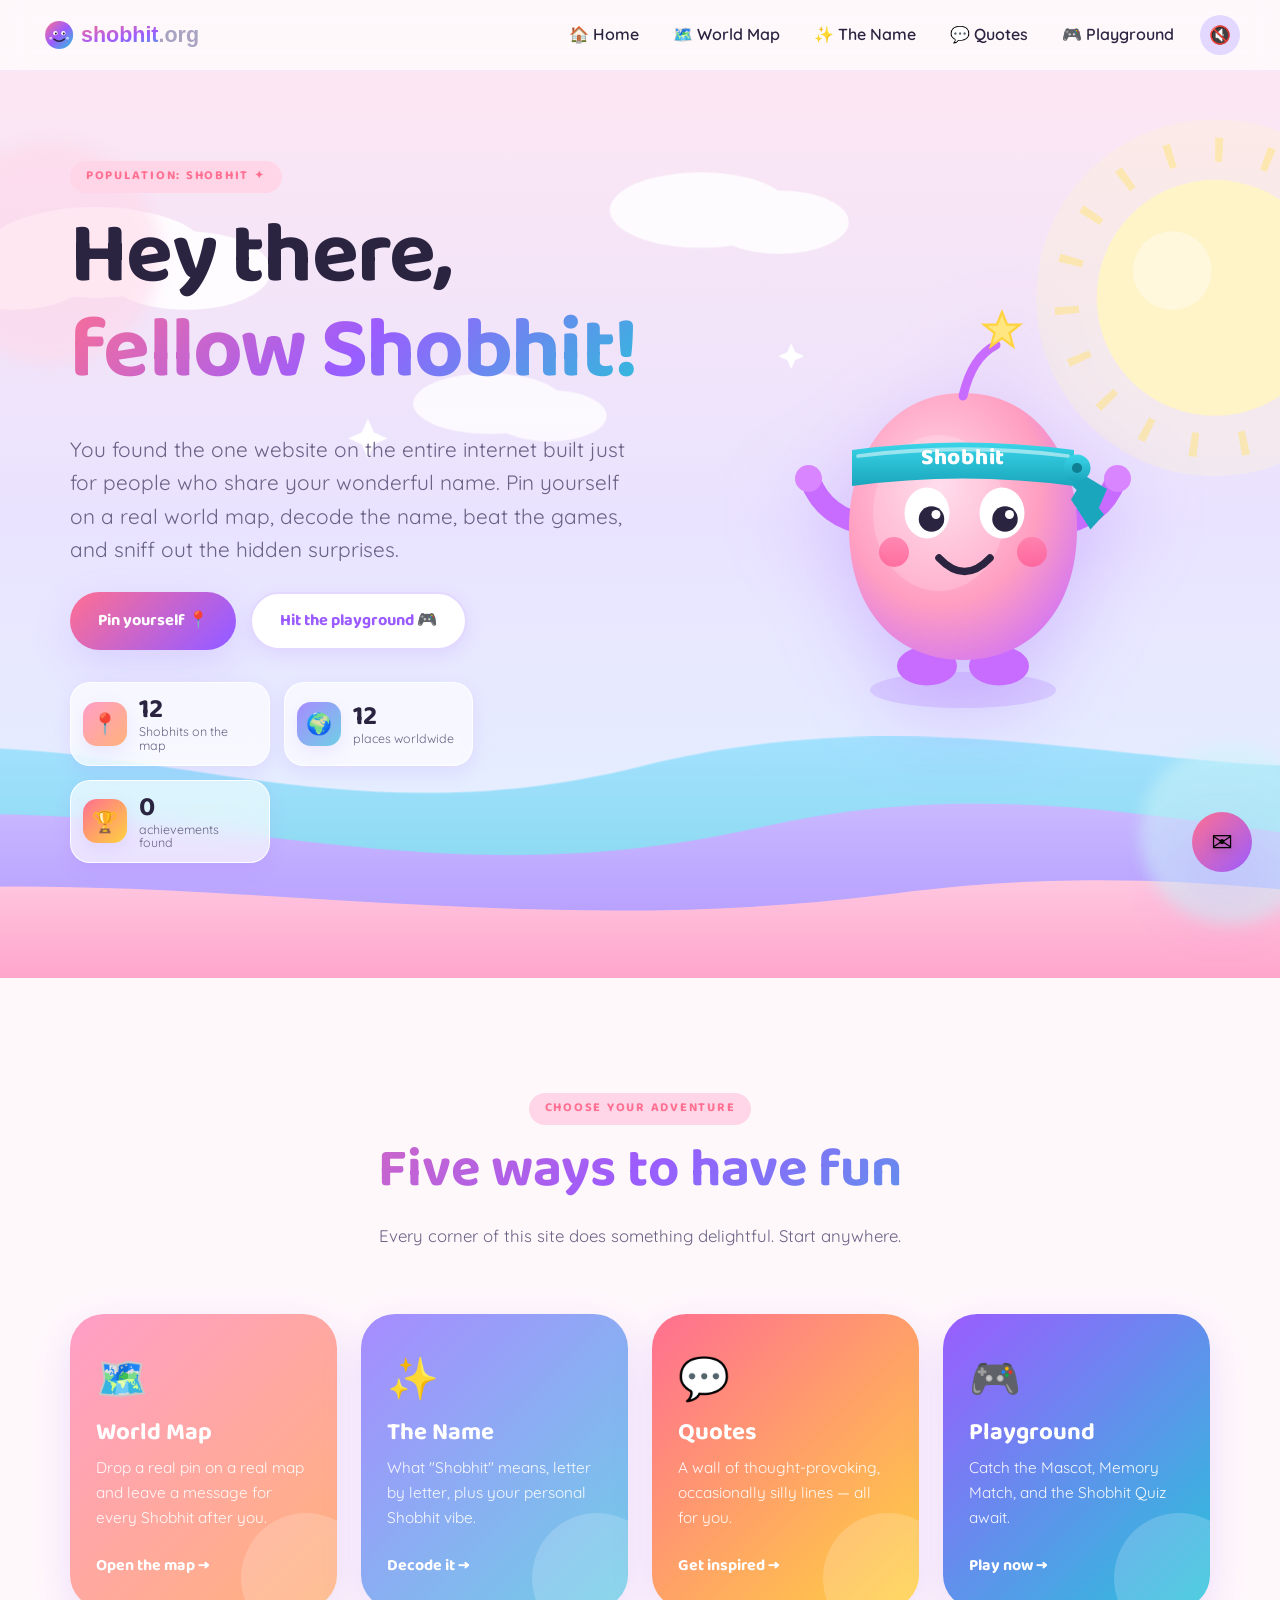
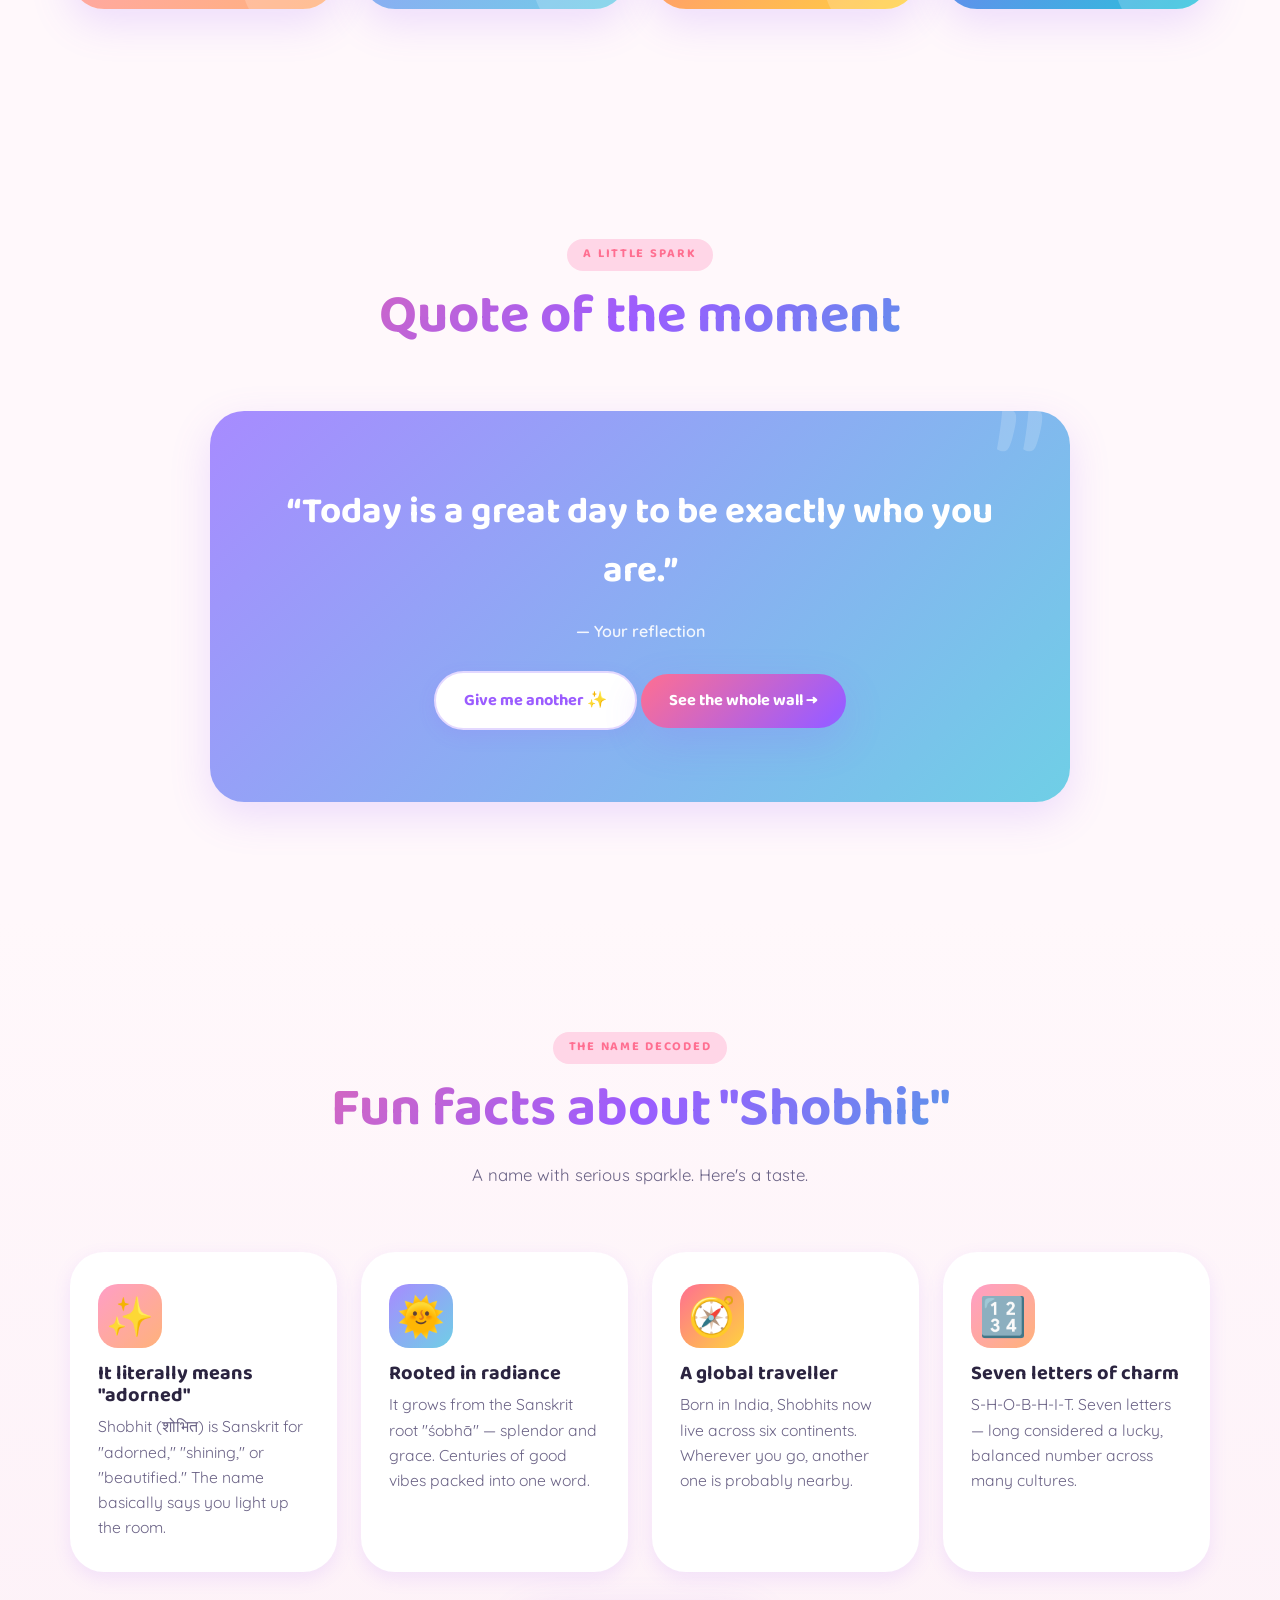
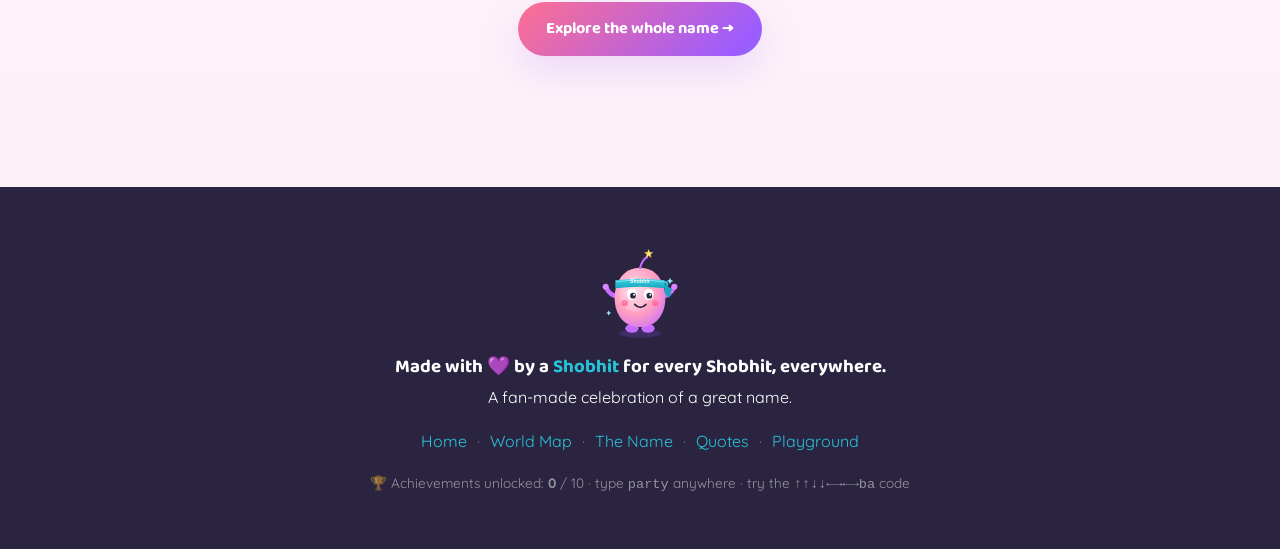
==== commit 679f53b8: "Some SEO work done" ====
--- a/index.html
+++ b/index.html
@@ -3,13 +3,125 @@
 <head>
   <meta charset="UTF-8" />
   <meta name="viewport" content="width=device-width, initial-scale=1.0" />
-  <title>shobhit.org — a tiny universe for everyone named Shobhit</title>
-  <meta name="description" content="A playful corner of the internet built only for people named Shobhit. Pin your spot on a real world map, decode the name, collect quotes, play games, and hunt for hidden surprises." />
+  
+  <!-- Primary Meta Tags -->
+  <title>Shobhit.org — The Official Website for Everyone Named Shobhit</title>
+  <meta name="title" content="Shobhit.org — The Official Website for Everyone Named Shobhit" />
+  <meta name="description" content="The only website on the internet built exclusively for people named Shobhit (शोभित). Pin your location on a world map, discover the Sanskrit meaning of your name, play games, and connect with Shobhits worldwide." />
+  <meta name="keywords" content="Shobhit, शोभित, Shobhit meaning, Shobhit name, Indian names, Sanskrit names, name meaning, Shobhit origin, what does Shobhit mean" />
+  <meta name="author" content="Shobhit" />
+  <meta name="robots" content="index, follow, max-image-preview:large, max-snippet:-1, max-video-preview:-1" />
+  <link rel="canonical" href="https://shobhit.org/" />
+  
+  <!-- Open Graph / Facebook -->
+  <meta property="og:type" content="website" />
+  <meta property="og:url" content="https://shobhit.org/" />
+  <meta property="og:title" content="Shobhit.org — The Official Website for Everyone Named Shobhit" />
+  <meta property="og:description" content="The only website on the internet built exclusively for people named Shobhit (शोभित). Pin your location, discover your name's meaning, and connect with Shobhits worldwide." />
+  <meta property="og:image" content="https://shobhit.org/assets/og-image.png" />
+  <meta property="og:image:width" content="1200" />
+  <meta property="og:image:height" content="630" />
+  <meta property="og:site_name" content="shobhit.org" />
+  <meta property="og:locale" content="en_US" />
+  
+  <!-- Twitter -->
+  <meta name="twitter:card" content="summary_large_image" />
+  <meta name="twitter:url" content="https://shobhit.org/" />
+  <meta name="twitter:title" content="Shobhit.org — The Official Website for Everyone Named Shobhit" />
+  <meta name="twitter:description" content="The only website built exclusively for people named Shobhit (शोभित). Pin your location, discover your name's meaning, and connect with Shobhits worldwide." />
+  <meta name="twitter:image" content="https://shobhit.org/assets/og-image.png" />
+  
+  <!-- Favicons -->
   <link rel="icon" href="assets/favicon.svg" type="image/svg+xml" />
+  <link rel="apple-touch-icon" href="assets/apple-touch-icon.png" />
+  
+  <!-- Fonts -->
   <link rel="preconnect" href="https://fonts.googleapis.com" />
   <link rel="preconnect" href="https://fonts.gstatic.com" crossorigin />
   <link href="https://fonts.googleapis.com/css2?family=Baloo+2:wght@600;700;800&family=Quicksand:wght@400;500;600;700&display=swap" rel="stylesheet" />
   <link rel="stylesheet" href="styles/main.css" />
+  
+  <!-- Structured Data -->
+  <script type="application/ld+json">
+  {
+    "@context": "https://schema.org",
+    "@graph": [
+      {
+        "@type": "WebSite",
+        "@id": "https://shobhit.org/#website",
+        "url": "https://shobhit.org/",
+        "name": "shobhit.org",
+        "description": "A playful community website for people named Shobhit",
+        "inLanguage": "en-US",
+        "potentialAction": {
+          "@type": "SearchAction",
+          "target": "https://shobhit.org/map.html?q={search_term_string}",
+          "query-input": "required name=search_term_string"
+        }
+      },
+      {
+        "@type": "Organization",
+        "@id": "https://shobhit.org/#organization",
+        "name": "shobhit.org",
+        "url": "https://shobhit.org/",
+        "logo": {
+          "@type": "ImageObject",
+          "url": "https://shobhit.org/assets/logo.svg"
+        },
+        "sameAs": [
+          "https://github.com/GeekLord/shobhit.org"
+        ]
+      },
+      {
+        "@type": "WebPage",
+        "@id": "https://shobhit.org/#webpage",
+        "url": "https://shobhit.org/",
+        "name": "Shobhit.org — The Official Website for Everyone Named Shobhit",
+        "isPartOf": {"@id": "https://shobhit.org/#website"},
+        "about": {"@id": "https://shobhit.org/#organization"},
+        "description": "The only website on the internet built exclusively for people named Shobhit. Features an interactive world map, name meaning, quotes, and games.",
+        "inLanguage": "en-US"
+      },
+      {
+        "@type": "FAQPage",
+        "mainEntity": [
+          {
+            "@type": "Question",
+            "name": "What does the name Shobhit mean?",
+            "acceptedAnswer": {
+              "@type": "Answer",
+              "text": "Shobhit (शोभित) is a Sanskrit name meaning 'adorned', 'shining', 'brilliant', or 'decorated'. It comes from the Sanskrit root 'shobh' (शोभ्) meaning 'to shine' or 'to be beautiful'. The name signifies someone who brings beauty and radiance to their surroundings."
+            }
+          },
+          {
+            "@type": "Question",
+            "name": "What is the origin of the name Shobhit?",
+            "acceptedAnswer": {
+              "@type": "Answer",
+              "text": "Shobhit is a traditional Hindu name with Sanskrit origins, widely used in India and Nepal. It has been in use for centuries and appears in classical Sanskrit literature. The name is particularly popular in North India."
+            }
+          },
+          {
+            "@type": "Question",
+            "name": "How do you pronounce Shobhit?",
+            "acceptedAnswer": {
+              "@type": "Answer",
+              "text": "Shobhit is pronounced as 'SHOW-bit' (IPA: /ʃoːbʱɪt/). The 'bh' is pronounced as an aspirated 'b', common in Indian languages. In Hindi script, it's written as शोभित."
+            }
+          },
+          {
+            "@type": "Question", 
+            "name": "What is shobhit.org?",
+            "acceptedAnswer": {
+              "@type": "Answer",
+              "text": "Shobhit.org is a fun, community website created exclusively for people named Shobhit. It features an interactive world map where Shobhits can pin their location, information about the name's meaning and origin, inspirational quotes, mini-games, and hidden Easter eggs to discover."
+            }
+          }
+        ]
+      }
+    ]
+  }
+  </script>
 </head>
 <body>
   <main>
--- a/styles/main.css
+++ b/styles/main.css
@@ -800,3 +800,59 @@
     display: none;
   }
 }
+
+
+/* =========================================================
+   SEO & Content Styles
+   ========================================================= */
+
+/* Name article section */
+.name-info { padding: 0 0 clamp(40px, 6vw, 80px); }
+.name-article {
+  background: #fff;
+  border-radius: var(--radius-lg);
+  padding: clamp(24px, 4vw, 48px);
+  box-shadow: var(--shadow-md);
+  max-width: 800px;
+  margin: 0 auto;
+}
+.name-article h2 {
+  font-size: clamp(1.5rem, 3.5vw, 2.2rem);
+  background: var(--grad-hero);
+  -webkit-background-clip: text;
+  background-clip: text;
+  color: transparent;
+  margin-bottom: 16px;
+}
+.name-article h3 {
+  font-size: 1.2rem;
+  color: var(--purple);
+  margin-top: 28px;
+  margin-bottom: 10px;
+}
+.name-article p {
+  color: var(--ink);
+  line-height: 1.75;
+  font-size: 1.02rem;
+}
+.name-article ul {
+  color: var(--ink);
+  line-height: 1.75;
+  padding-left: 24px;
+}
+.name-article li { margin-bottom: 8px; }
+.name-article strong { color: var(--ink); }
+.name-article em { color: var(--pink); font-style: normal; font-weight: 600; }
+
+/* Screen reader only (for accessibility) */
+.sr-only {
+  position: absolute;
+  width: 1px;
+  height: 1px;
+  padding: 0;
+  margin: -1px;
+  overflow: hidden;
+  clip: rect(0, 0, 0, 0);
+  white-space: nowrap;
+  border: 0;
+}
